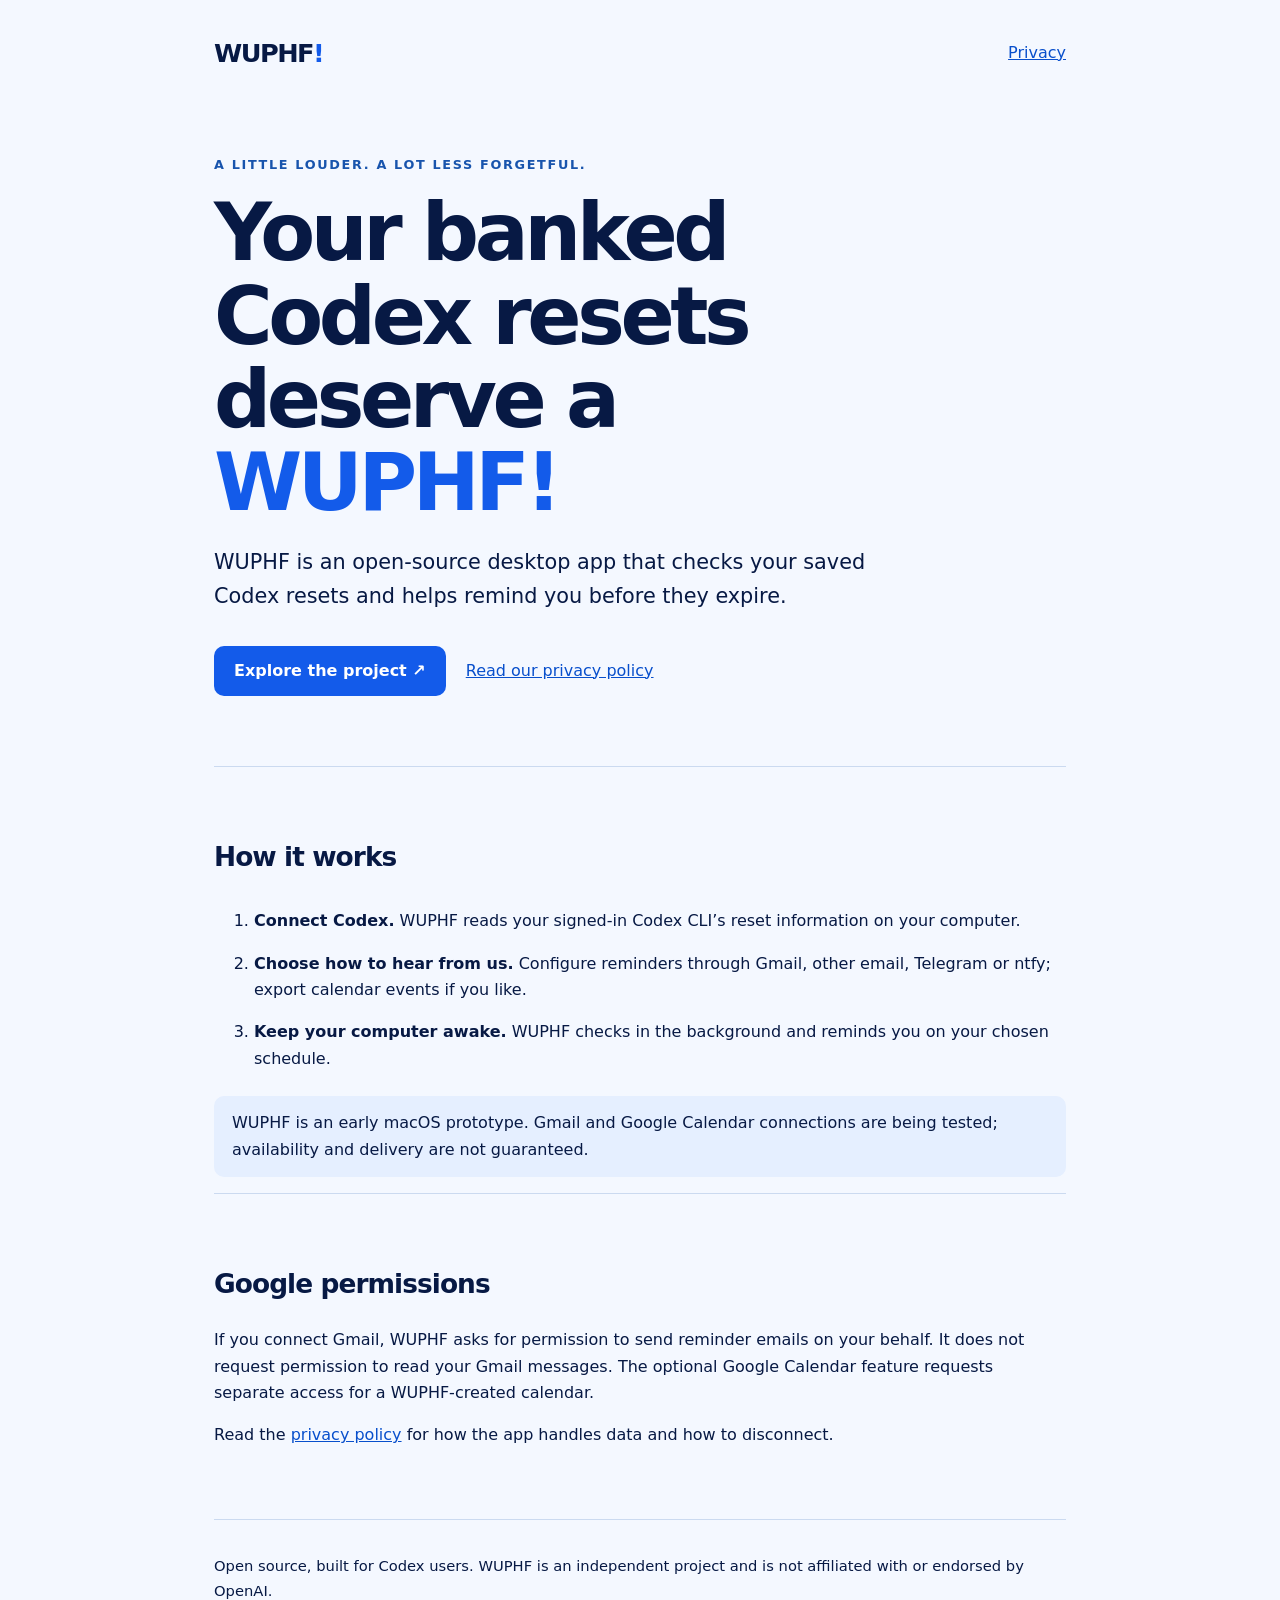
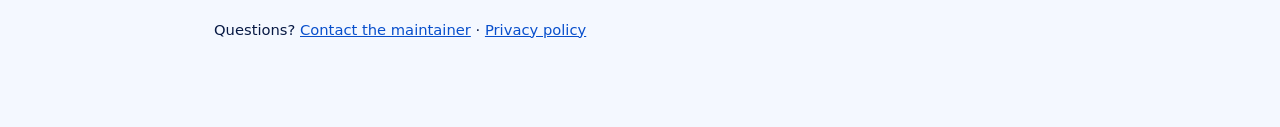
==== index.html @ 9bbb5839 "Add public WUPHF privacy and verification pages" ====
<!doctype html><html lang="en"><head><meta charset="utf-8"><meta name="viewport" content="width=device-width,initial-scale=1"><title>WUPHF! for Codex Banked Resets</title><meta name="description" content="An open-source desktop reminder for saved Codex resets."><link rel="stylesheet" href="style.css"></head><body><main><nav><a class="logo" href="./">WUPHF<span>!</span></a><a href="privacy.html">Privacy</a></nav><p class="eyebrow">A little louder. A lot less forgetful.</p><h1>Your banked Codex resets deserve a <em>WUPHF!</em></h1><p class="intro">WUPHF is an open-source desktop app that checks your saved Codex resets and helps remind you before they expire.</p><div class="actions"><a class="button" href="https://github.com/Robertzu43/WUPHF-my-banked-resets">Explore the project <span aria-hidden="true">↗</span></a><a href="privacy.html">Read our privacy policy</a></div><section><h2>How it works</h2><ol><li><strong>Connect Codex.</strong> WUPHF reads your signed-in Codex CLI’s reset information on your computer.</li><li><strong>Choose how to hear from us.</strong> Configure reminders through Gmail, other email, Telegram or ntfy; export calendar events if you like.</li><li><strong>Keep your computer awake.</strong> WUPHF checks in the background and reminds you on your chosen schedule.</li></ol><p class="note">WUPHF is an early macOS prototype. Gmail and Google Calendar connections are being tested; availability and delivery are not guaranteed.</p></section><section><h2>Google permissions</h2><p>If you connect Gmail, WUPHF asks for permission to send reminder emails on your behalf. It does not request permission to read your Gmail messages. The optional Google Calendar feature requests separate access for a WUPHF-created calendar.</p><p>Read the <a href="privacy.html">privacy policy</a> for how the app handles data and how to disconnect.</p></section><footer><p>Open source, built for Codex users. WUPHF is an independent project and is not affiliated with or endorsed by OpenAI.</p><p>Questions? <a href="mailto:robertzu43@gmail.com">Contact the maintainer</a> · <a href="privacy.html">Privacy policy</a></p></footer></main></body></html>
---- style.css ----
:root{font-family:system-ui,-apple-system,BlinkMacSystemFont,"Segoe UI",sans-serif;color:#071944;background:#f4f8ff;line-height:1.65}*{box-sizing:border-box}body{margin:0}main{max-width:900px;margin:auto;padding:32px 24px 70px}nav{display:flex;align-items:center;justify-content:space-between;margin-bottom:80px}.logo{font-size:1.6rem;font-weight:900;letter-spacing:-.06em;text-decoration:none;color:#071944}.logo span,em{color:#135bea}a{color:#084fcc}h1{font-size:clamp(2.4rem,8vw,5rem);line-height:1.04;letter-spacing:-.055em;margin:.2em 0;max-width:760px}h2{font-size:1.65rem;letter-spacing:-.035em;margin-top:2em}em{font-style:normal}.eyebrow{text-transform:uppercase;font-size:.8rem;font-weight:800;letter-spacing:.13em;color:#1854ad}.intro{font-size:1.3rem;max-width:670px}.actions{display:flex;gap:20px;align-items:center;flex-wrap:wrap;margin:32px 0 70px}.button{display:inline-block;background:#135bea;color:white;padding:12px 20px;border-radius:10px;font-weight:700;text-decoration:none}.button:hover{background:#093baf}section{border-top:1px solid #cbdaf0;padding-top:15px}li{padding:.5em 0}.note{background:#e5efff;border-radius:10px;padding:14px 18px}footer{border-top:1px solid #cbdaf0;margin-top:70px;padding-top:20px;font-size:.92rem}code{overflow-wrap:anywhere}
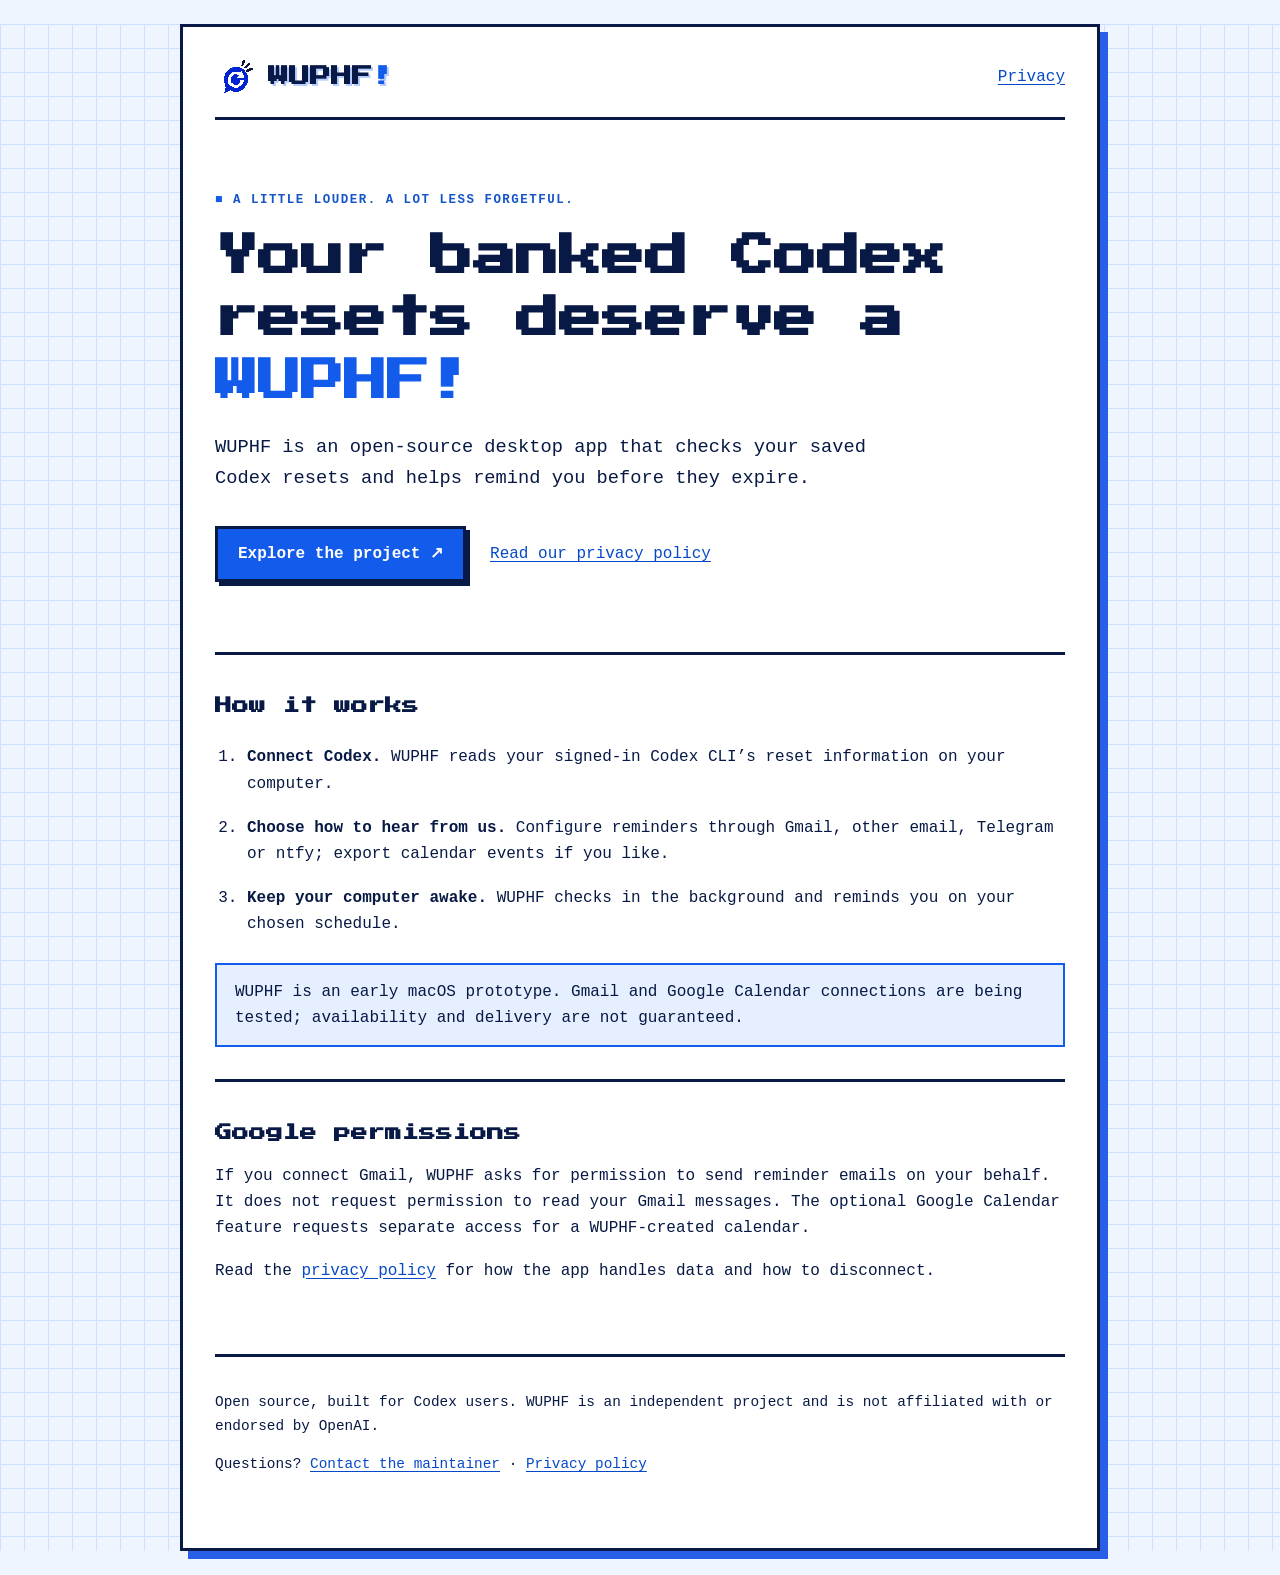
==== commit 7a289c3c: "Give WUPHF a pixel-art look" ====
--- a/index.html
+++ b/index.html
@@ -1 +1 @@
-<!doctype html><html lang="en"><head><meta charset="utf-8"><meta name="viewport" content="width=device-width,initial-scale=1"><title>WUPHF! for Codex Banked Resets</title><meta name="description" content="An open-source desktop reminder for saved Codex resets."><link rel="stylesheet" href="style.css"></head><body><main><nav><a class="logo" href="./">WUPHF<span>!</span></a><a href="privacy.html">Privacy</a></nav><p class="eyebrow">A little louder. A lot less forgetful.</p><h1>Your banked Codex resets deserve a <em>WUPHF!</em></h1><p class="intro">WUPHF is an open-source desktop app that checks your saved Codex resets and helps remind you before they expire.</p><div class="actions"><a class="button" href="https://github.com/Robertzu43/WUPHF-my-banked-resets">Explore the project <span aria-hidden="true">↗</span></a><a href="privacy.html">Read our privacy policy</a></div><section><h2>How it works</h2><ol><li><strong>Connect Codex.</strong> WUPHF reads your signed-in Codex CLI’s reset information on your computer.</li><li><strong>Choose how to hear from us.</strong> Configure reminders through Gmail, other email, Telegram or ntfy; export calendar events if you like.</li><li><strong>Keep your computer awake.</strong> WUPHF checks in the background and reminds you on your chosen schedule.</li></ol><p class="note">WUPHF is an early macOS prototype. Gmail and Google Calendar connections are being tested; availability and delivery are not guaranteed.</p></section><section><h2>Google permissions</h2><p>If you connect Gmail, WUPHF asks for permission to send reminder emails on your behalf. It does not request permission to read your Gmail messages. The optional Google Calendar feature requests separate access for a WUPHF-created calendar.</p><p>Read the <a href="privacy.html">privacy policy</a> for how the app handles data and how to disconnect.</p></section><footer><p>Open source, built for Codex users. WUPHF is an independent project and is not affiliated with or endorsed by OpenAI.</p><p>Questions? <a href="mailto:robertzu43@gmail.com">Contact the maintainer</a> · <a href="privacy.html">Privacy policy</a></p></footer></main></body></html>
+<!doctype html><html lang="en"><head><meta name="google-site-verification" content="zbxwBPIwZIcrGEImIghVapo_pWU64fd55C1wP9G6brU"><meta charset="utf-8"><meta name="viewport" content="width=device-width,initial-scale=1"><title>WUPHF! for Codex Banked Resets</title><meta name="description" content="An open-source desktop reminder for saved Codex resets."><link rel="stylesheet" href="style.css"></head><body><main><nav><a class="logo" href="./"><img src="logo.png" alt="">WUPHF<span>!</span></a><a href="privacy.html">Privacy</a></nav><p class="eyebrow">A little louder. A lot less forgetful.</p><h1>Your banked Codex resets deserve a <em>WUPHF!</em></h1><p class="intro">WUPHF is an open-source desktop app that checks your saved Codex resets and helps remind you before they expire.</p><div class="actions"><a class="button" href="https://github.com/Robertzu43/WUPHF-my-banked-resets">Explore the project <span aria-hidden="true">↗</span></a><a href="privacy.html">Read our privacy policy</a></div><section><h2>How it works</h2><ol><li><strong>Connect Codex.</strong> WUPHF reads your signed-in Codex CLI’s reset information on your computer.</li><li><strong>Choose how to hear from us.</strong> Configure reminders through Gmail, other email, Telegram or ntfy; export calendar events if you like.</li><li><strong>Keep your computer awake.</strong> WUPHF checks in the background and reminds you on your chosen schedule.</li></ol><p class="note">WUPHF is an early macOS prototype. Gmail and Google Calendar connections are being tested; availability and delivery are not guaranteed.</p></section><section><h2>Google permissions</h2><p>If you connect Gmail, WUPHF asks for permission to send reminder emails on your behalf. It does not request permission to read your Gmail messages. The optional Google Calendar feature requests separate access for a WUPHF-created calendar.</p><p>Read the <a href="privacy.html">privacy policy</a> for how the app handles data and how to disconnect.</p></section><footer><p>Open source, built for Codex users. WUPHF is an independent project and is not affiliated with or endorsed by OpenAI.</p><p>Questions? <a href="mailto:robertzu43@gmail.com">Contact the maintainer</a> · <a href="privacy.html">Privacy policy</a></p></footer></main></body></html>
--- a/style.css
+++ b/style.css
@@ -1 +1,4 @@
-:root{font-family:system-ui,-apple-system,BlinkMacSystemFont,"Segoe UI",sans-serif;color:#071944;background:#f4f8ff;line-height:1.65}*{box-sizing:border-box}body{margin:0}main{max-width:900px;margin:auto;padding:32px 24px 70px}nav{display:flex;align-items:center;justify-content:space-between;margin-bottom:80px}.logo{font-size:1.6rem;font-weight:900;letter-spacing:-.06em;text-decoration:none;color:#071944}.logo span,em{color:#135bea}a{color:#084fcc}h1{font-size:clamp(2.4rem,8vw,5rem);line-height:1.04;letter-spacing:-.055em;margin:.2em 0;max-width:760px}h2{font-size:1.65rem;letter-spacing:-.035em;margin-top:2em}em{font-style:normal}.eyebrow{text-transform:uppercase;font-size:.8rem;font-weight:800;letter-spacing:.13em;color:#1854ad}.intro{font-size:1.3rem;max-width:670px}.actions{display:flex;gap:20px;align-items:center;flex-wrap:wrap;margin:32px 0 70px}.button{display:inline-block;background:#135bea;color:white;padding:12px 20px;border-radius:10px;font-weight:700;text-decoration:none}.button:hover{background:#093baf}section{border-top:1px solid #cbdaf0;padding-top:15px}li{padding:.5em 0}.note{background:#e5efff;border-radius:10px;padding:14px 18px}footer{border-top:1px solid #cbdaf0;margin-top:70px;padding-top:20px;font-size:.92rem}code{overflow-wrap:anywhere}
+:root{font-family:ui-monospace,SFMono-Regular,Menlo,Consolas,monospace;color:#071944;background:#eef5ff;line-height:1.65;font-size:16px}*{box-sizing:border-box}body{margin:0;background-color:#eef5ff;background-image:linear-gradient(#cfdfff 1px,transparent 1px),linear-gradient(90deg,#cfdfff 1px,transparent 1px);background-size:24px 24px}main{max-width:920px;margin:24px auto;padding:28px 32px 56px;background:#fff;border:3px solid #071944;box-shadow:8px 8px 0 #285ee8}nav{display:flex;align-items:center;justify-content:space-between;gap:16px;margin-bottom:70px;padding-bottom:18px;border-bottom:3px solid #071944}.logo{font-size:1.8rem;font-weight:900;letter-spacing:-.08em;text-decoration:none;color:#071944;text-shadow:2px 2px 0 #b7cdff}.logo span,em{color:#135bea}a{color:#0649c8;text-underline-offset:3px}a:focus-visible{outline:3px solid #f99d18;outline-offset:4px}h1{font-size:clamp(2.25rem,7vw,4.5rem);line-height:1.08;letter-spacing:-.065em;margin:.35em 0;max-width:760px}h2{font-size:1.55rem;letter-spacing:-.04em;margin-top:1.5em}em{font-style:normal}.eyebrow{text-transform:uppercase;font-size:.78rem;font-weight:800;letter-spacing:.12em;color:#1555c9}.eyebrow:before{content:'■ ';color:#135bea}.intro{font-size:1.17rem;max-width:670px}.actions{display:flex;gap:24px;align-items:center;flex-wrap:wrap;margin:32px 0 70px}.button{display:inline-block;background:#135bea;color:white;padding:12px 20px;border:3px solid #071944;box-shadow:4px 4px 0 #071944;font-weight:800;text-decoration:none}.button:hover{background:#093baf;transform:translate(2px,2px);box-shadow:2px 2px 0 #071944}section{border-top:3px solid #071944;padding-top:12px;margin-top:32px}ol{padding-left:2em}li{padding:.55em 0}.note{background:#e5efff;border:2px solid #135bea;padding:14px 18px}footer{border-top:3px solid #071944;margin-top:70px;padding-top:20px;font-size:.9rem}code{overflow-wrap:anywhere}@media(max-width:600px){main{margin:8px;padding:20px 18px 40px;box-shadow:4px 4px 0 #285ee8}nav{margin-bottom:48px}h1{font-size:2.25rem}.actions{margin-bottom:48px}}@media(prefers-reduced-motion:reduce){*,*::before,*::after{scroll-behavior:auto!important;transition:none!important;animation:none!important}}
+@font-face{font-family:WuphfPixel;src:url('PressStart2P-Regular.ttf') format('truetype');font-display:swap}.logo{font-family:WuphfPixel,ui-monospace,monospace;font-size:1.3rem;letter-spacing:0;line-height:1.6}h1{font-family:WuphfPixel,ui-monospace,monospace;font-size:clamp(1.6rem,4vw,2.7rem);line-height:1.45;letter-spacing:0;max-width:820px}h2{font-family:WuphfPixel,ui-monospace,monospace;font-size:1.05rem;line-height:1.6;letter-spacing:0}@media(max-width:600px){h1{font-size:1.45rem;line-height:1.55}.logo{font-size:1rem}}
+.logo{display:inline-flex;align-items:center;gap:9px}.logo img{width:44px;height:44px;object-fit:contain;image-rendering:pixelated}@media(max-width:600px){.logo img{width:35px;height:35px}}
+.logo{gap:0}.logo img{margin-right:9px}
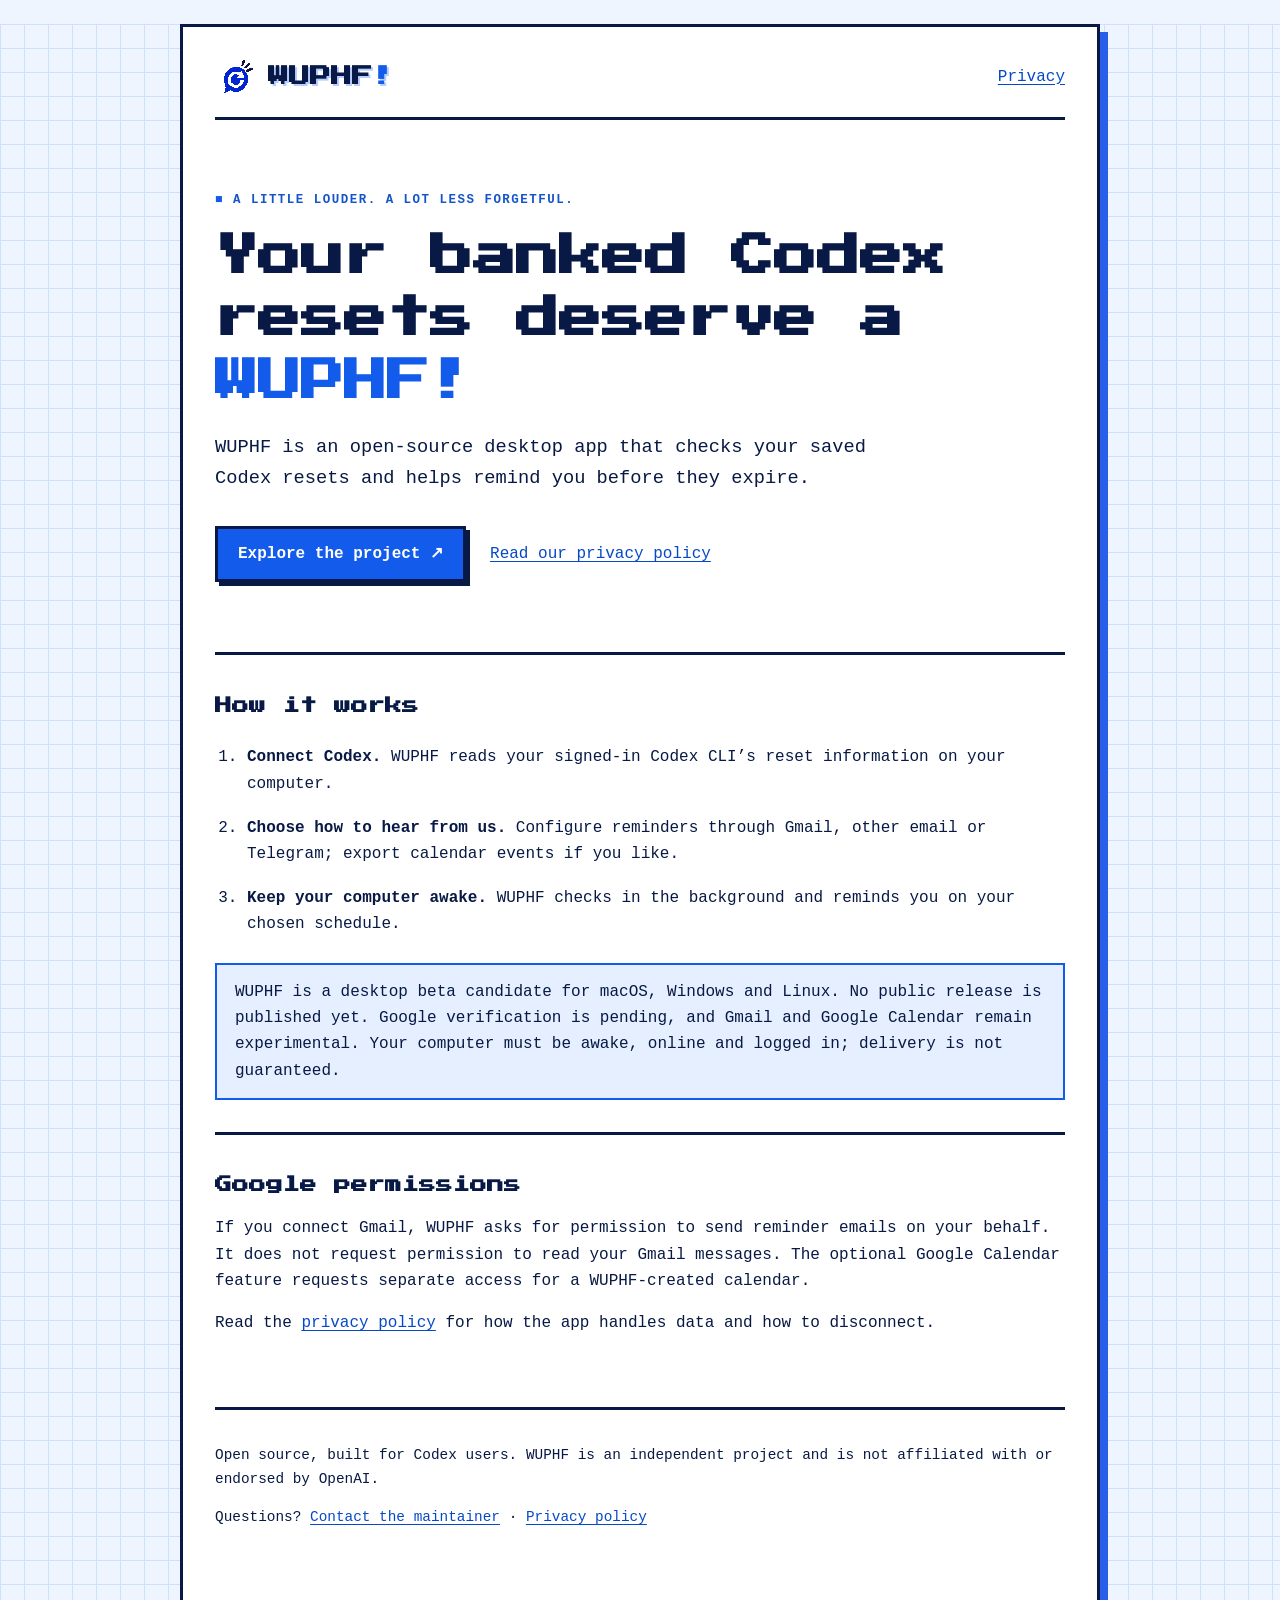
==== commit ae5631df: "Update public WUPHF pages for cross-platform privacy and release status" ====
--- a/index.html
+++ b/index.html
@@ -1 +1 @@
-<!doctype html><html lang="en"><head><meta name="google-site-verification" content="zbxwBPIwZIcrGEImIghVapo_pWU64fd55C1wP9G6brU"><meta charset="utf-8"><meta name="viewport" content="width=device-width,initial-scale=1"><title>WUPHF! for Codex Banked Resets</title><meta name="description" content="An open-source desktop reminder for saved Codex resets."><link rel="stylesheet" href="style.css"></head><body><main><nav><a class="logo" href="./"><img src="logo.png" alt="">WUPHF<span>!</span></a><a href="privacy.html">Privacy</a></nav><p class="eyebrow">A little louder. A lot less forgetful.</p><h1>Your banked Codex resets deserve a <em>WUPHF!</em></h1><p class="intro">WUPHF is an open-source desktop app that checks your saved Codex resets and helps remind you before they expire.</p><div class="actions"><a class="button" href="https://github.com/Robertzu43/WUPHF-my-banked-resets">Explore the project <span aria-hidden="true">↗</span></a><a href="privacy.html">Read our privacy policy</a></div><section><h2>How it works</h2><ol><li><strong>Connect Codex.</strong> WUPHF reads your signed-in Codex CLI’s reset information on your computer.</li><li><strong>Choose how to hear from us.</strong> Configure reminders through Gmail, other email, Telegram or ntfy; export calendar events if you like.</li><li><strong>Keep your computer awake.</strong> WUPHF checks in the background and reminds you on your chosen schedule.</li></ol><p class="note">WUPHF is an early macOS prototype. Gmail and Google Calendar connections are being tested; availability and delivery are not guaranteed.</p></section><section><h2>Google permissions</h2><p>If you connect Gmail, WUPHF asks for permission to send reminder emails on your behalf. It does not request permission to read your Gmail messages. The optional Google Calendar feature requests separate access for a WUPHF-created calendar.</p><p>Read the <a href="privacy.html">privacy policy</a> for how the app handles data and how to disconnect.</p></section><footer><p>Open source, built for Codex users. WUPHF is an independent project and is not affiliated with or endorsed by OpenAI.</p><p>Questions? <a href="mailto:robertzu43@gmail.com">Contact the maintainer</a> · <a href="privacy.html">Privacy policy</a></p></footer></main></body></html>
+<!doctype html><html lang="en"><head><meta name="google-site-verification" content="zbxwBPIwZIcrGEImIghVapo_pWU64fd55C1wP9G6brU"><meta charset="utf-8"><meta name="viewport" content="width=device-width,initial-scale=1"><title>WUPHF! for Codex Banked Resets</title><meta name="description" content="An open-source desktop reminder for saved Codex resets."><link rel="stylesheet" href="style.css"></head><body><main><nav><a class="logo" href="./"><img src="logo.png" alt="">WUPHF<span>!</span></a><a href="privacy.html">Privacy</a></nav><p class="eyebrow">A little louder. A lot less forgetful.</p><h1>Your banked Codex resets deserve a <em>WUPHF!</em></h1><p class="intro">WUPHF is an open-source desktop app that checks your saved Codex resets and helps remind you before they expire.</p><div class="actions"><a class="button" href="https://github.com/Robertzu43/WUPHF-my-banked-resets">Explore the project <span aria-hidden="true">↗</span></a><a href="privacy.html">Read our privacy policy</a></div><section><h2>How it works</h2><ol><li><strong>Connect Codex.</strong> WUPHF reads your signed-in Codex CLI’s reset information on your computer.</li><li><strong>Choose how to hear from us.</strong> Configure reminders through Gmail, other email or Telegram; export calendar events if you like.</li><li><strong>Keep your computer awake.</strong> WUPHF checks in the background and reminds you on your chosen schedule.</li></ol><p class="note">WUPHF is a desktop beta candidate for macOS, Windows and Linux. No public release is published yet. Google verification is pending, and Gmail and Google Calendar remain experimental. Your computer must be awake, online and logged in; delivery is not guaranteed.</p></section><section><h2>Google permissions</h2><p>If you connect Gmail, WUPHF asks for permission to send reminder emails on your behalf. It does not request permission to read your Gmail messages. The optional Google Calendar feature requests separate access for a WUPHF-created calendar.</p><p>Read the <a href="privacy.html">privacy policy</a> for how the app handles data and how to disconnect.</p></section><footer><p>Open source, built for Codex users. WUPHF is an independent project and is not affiliated with or endorsed by OpenAI.</p><p>Questions? <a href="mailto:robertzu43@gmail.com">Contact the maintainer</a> · <a href="privacy.html">Privacy policy</a></p></footer></main></body></html>
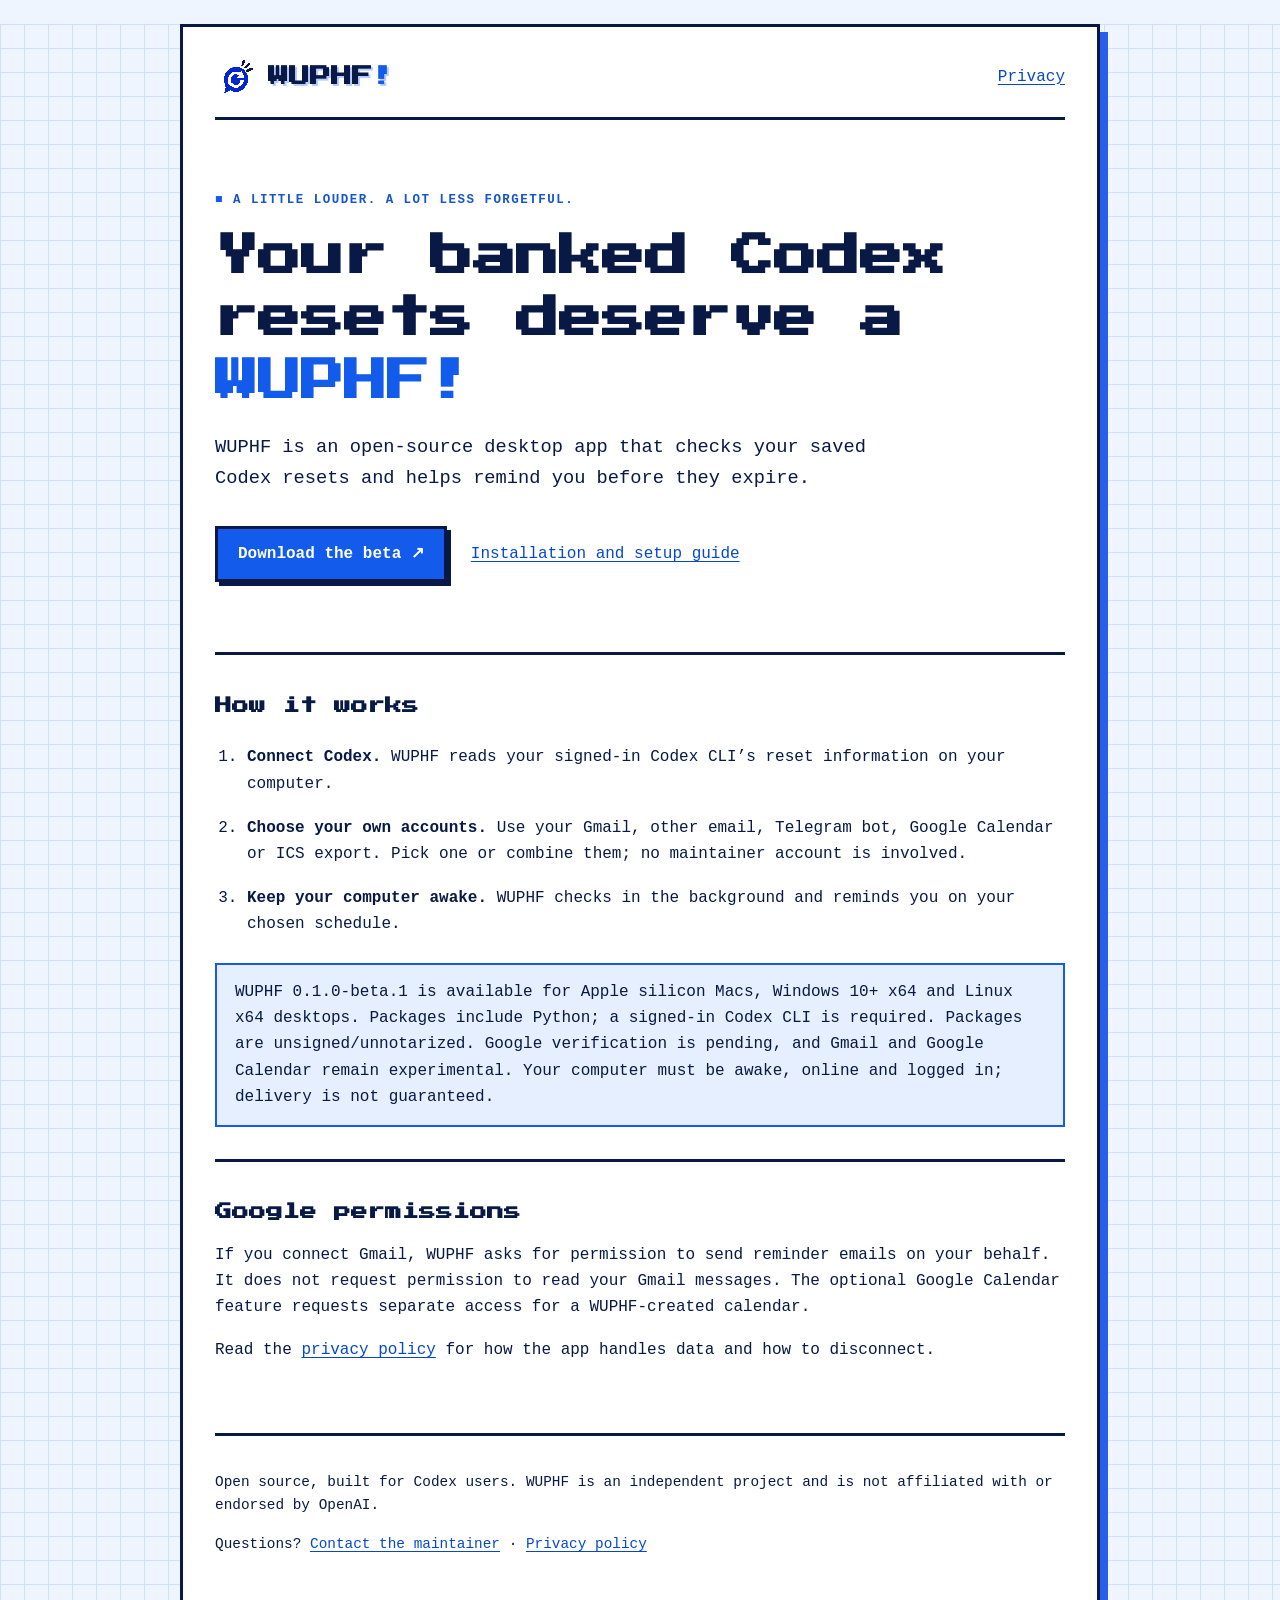
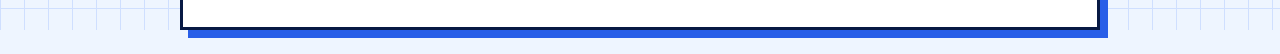
==== commit 2b3e81ff: "Publish beta download and own-account setup links" ====
--- a/index.html
+++ b/index.html
@@ -1 +1 @@
-<!doctype html><html lang="en"><head><meta name="google-site-verification" content="zbxwBPIwZIcrGEImIghVapo_pWU64fd55C1wP9G6brU"><meta charset="utf-8"><meta name="viewport" content="width=device-width,initial-scale=1"><title>WUPHF! for Codex Banked Resets</title><meta name="description" content="An open-source desktop reminder for saved Codex resets."><link rel="stylesheet" href="style.css"></head><body><main><nav><a class="logo" href="./"><img src="logo.png" alt="">WUPHF<span>!</span></a><a href="privacy.html">Privacy</a></nav><p class="eyebrow">A little louder. A lot less forgetful.</p><h1>Your banked Codex resets deserve a <em>WUPHF!</em></h1><p class="intro">WUPHF is an open-source desktop app that checks your saved Codex resets and helps remind you before they expire.</p><div class="actions"><a class="button" href="https://github.com/Robertzu43/WUPHF-my-banked-resets">Explore the project <span aria-hidden="true">↗</span></a><a href="privacy.html">Read our privacy policy</a></div><section><h2>How it works</h2><ol><li><strong>Connect Codex.</strong> WUPHF reads your signed-in Codex CLI’s reset information on your computer.</li><li><strong>Choose how to hear from us.</strong> Configure reminders through Gmail, other email or Telegram; export calendar events if you like.</li><li><strong>Keep your computer awake.</strong> WUPHF checks in the background and reminds you on your chosen schedule.</li></ol><p class="note">WUPHF is a desktop beta candidate for macOS, Windows and Linux. No public release is published yet. Google verification is pending, and Gmail and Google Calendar remain experimental. Your computer must be awake, online and logged in; delivery is not guaranteed.</p></section><section><h2>Google permissions</h2><p>If you connect Gmail, WUPHF asks for permission to send reminder emails on your behalf. It does not request permission to read your Gmail messages. The optional Google Calendar feature requests separate access for a WUPHF-created calendar.</p><p>Read the <a href="privacy.html">privacy policy</a> for how the app handles data and how to disconnect.</p></section><footer><p>Open source, built for Codex users. WUPHF is an independent project and is not affiliated with or endorsed by OpenAI.</p><p>Questions? <a href="mailto:robertzu43@gmail.com">Contact the maintainer</a> · <a href="privacy.html">Privacy policy</a></p></footer></main></body></html>
+<!doctype html><html lang="en"><head><meta name="google-site-verification" content="zbxwBPIwZIcrGEImIghVapo_pWU64fd55C1wP9G6brU"><meta charset="utf-8"><meta name="viewport" content="width=device-width,initial-scale=1"><title>WUPHF! for Codex Banked Resets</title><meta name="description" content="An open-source desktop reminder for saved Codex resets."><link rel="stylesheet" href="style.css"></head><body><main><nav><a class="logo" href="./"><img src="logo.png" alt="">WUPHF<span>!</span></a><a href="privacy.html">Privacy</a></nav><p class="eyebrow">A little louder. A lot less forgetful.</p><h1>Your banked Codex resets deserve a <em>WUPHF!</em></h1><p class="intro">WUPHF is an open-source desktop app that checks your saved Codex resets and helps remind you before they expire.</p><div class="actions"><a class="button" href="https://github.com/Robertzu43/WUPHF-my-banked-resets/releases/tag/v0.1.0-beta.1">Download the beta <span aria-hidden="true">↗</span></a><a href="https://github.com/Robertzu43/WUPHF-my-banked-resets#install-and-get-started">Installation and setup guide</a></div><section><h2>How it works</h2><ol><li><strong>Connect Codex.</strong> WUPHF reads your signed-in Codex CLI’s reset information on your computer.</li><li><strong>Choose your own accounts.</strong> Use your Gmail, other email, Telegram bot, Google Calendar or ICS export. Pick one or combine them; no maintainer account is involved.</li><li><strong>Keep your computer awake.</strong> WUPHF checks in the background and reminds you on your chosen schedule.</li></ol><p class="note">WUPHF 0.1.0-beta.1 is available for Apple silicon Macs, Windows 10+ x64 and Linux x64 desktops. Packages include Python; a signed-in Codex CLI is required. Packages are unsigned/unnotarized. Google verification is pending, and Gmail and Google Calendar remain experimental. Your computer must be awake, online and logged in; delivery is not guaranteed.</p></section><section><h2>Google permissions</h2><p>If you connect Gmail, WUPHF asks for permission to send reminder emails on your behalf. It does not request permission to read your Gmail messages. The optional Google Calendar feature requests separate access for a WUPHF-created calendar.</p><p>Read the <a href="privacy.html">privacy policy</a> for how the app handles data and how to disconnect.</p></section><footer><p>Open source, built for Codex users. WUPHF is an independent project and is not affiliated with or endorsed by OpenAI.</p><p>Questions? <a href="mailto:robertzu43@gmail.com">Contact the maintainer</a> · <a href="privacy.html">Privacy policy</a></p></footer></main></body></html>
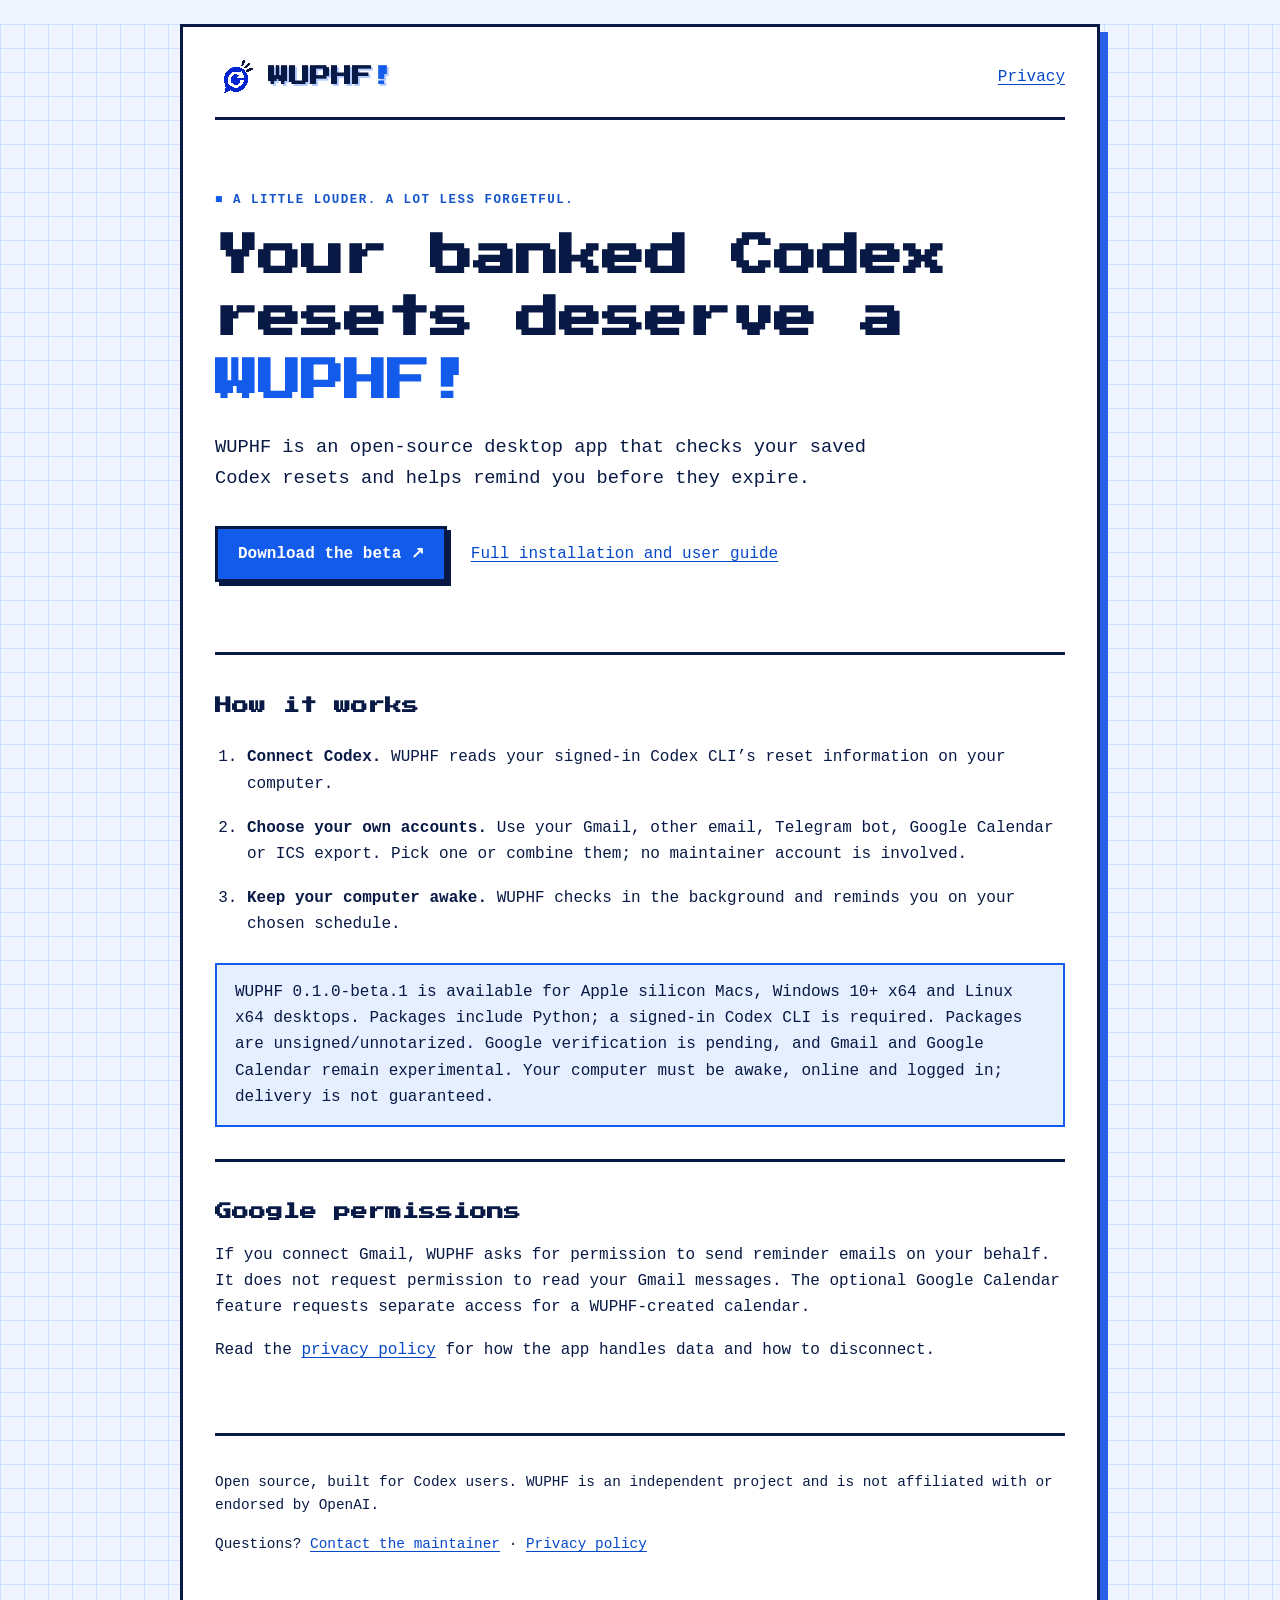
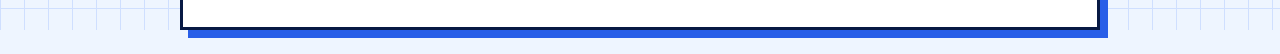
==== commit bd913174: "docs: link the complete WUPHF user guide" ====
--- a/index.html
+++ b/index.html
@@ -1 +1 @@
-<!doctype html><html lang="en"><head><meta name="google-site-verification" content="zbxwBPIwZIcrGEImIghVapo_pWU64fd55C1wP9G6brU"><meta charset="utf-8"><meta name="viewport" content="width=device-width,initial-scale=1"><title>WUPHF! for Codex Banked Resets</title><meta name="description" content="An open-source desktop reminder for saved Codex resets."><link rel="stylesheet" href="style.css"></head><body><main><nav><a class="logo" href="./"><img src="logo.png" alt="">WUPHF<span>!</span></a><a href="privacy.html">Privacy</a></nav><p class="eyebrow">A little louder. A lot less forgetful.</p><h1>Your banked Codex resets deserve a <em>WUPHF!</em></h1><p class="intro">WUPHF is an open-source desktop app that checks your saved Codex resets and helps remind you before they expire.</p><div class="actions"><a class="button" href="https://github.com/Robertzu43/WUPHF-my-banked-resets/releases/tag/v0.1.0-beta.1">Download the beta <span aria-hidden="true">↗</span></a><a href="https://github.com/Robertzu43/WUPHF-my-banked-resets#install-and-get-started">Installation and setup guide</a></div><section><h2>How it works</h2><ol><li><strong>Connect Codex.</strong> WUPHF reads your signed-in Codex CLI’s reset information on your computer.</li><li><strong>Choose your own accounts.</strong> Use your Gmail, other email, Telegram bot, Google Calendar or ICS export. Pick one or combine them; no maintainer account is involved.</li><li><strong>Keep your computer awake.</strong> WUPHF checks in the background and reminds you on your chosen schedule.</li></ol><p class="note">WUPHF 0.1.0-beta.1 is available for Apple silicon Macs, Windows 10+ x64 and Linux x64 desktops. Packages include Python; a signed-in Codex CLI is required. Packages are unsigned/unnotarized. Google verification is pending, and Gmail and Google Calendar remain experimental. Your computer must be awake, online and logged in; delivery is not guaranteed.</p></section><section><h2>Google permissions</h2><p>If you connect Gmail, WUPHF asks for permission to send reminder emails on your behalf. It does not request permission to read your Gmail messages. The optional Google Calendar feature requests separate access for a WUPHF-created calendar.</p><p>Read the <a href="privacy.html">privacy policy</a> for how the app handles data and how to disconnect.</p></section><footer><p>Open source, built for Codex users. WUPHF is an independent project and is not affiliated with or endorsed by OpenAI.</p><p>Questions? <a href="mailto:robertzu43@gmail.com">Contact the maintainer</a> · <a href="privacy.html">Privacy policy</a></p></footer></main></body></html>
+<!doctype html><html lang="en"><head><meta name="google-site-verification" content="zbxwBPIwZIcrGEImIghVapo_pWU64fd55C1wP9G6brU"><meta charset="utf-8"><meta name="viewport" content="width=device-width,initial-scale=1"><title>WUPHF! for Codex Banked Resets</title><meta name="description" content="An open-source desktop reminder for saved Codex resets."><link rel="stylesheet" href="style.css"></head><body><main><nav><a class="logo" href="./"><img src="logo.png" alt="">WUPHF<span>!</span></a><a href="privacy.html">Privacy</a></nav><p class="eyebrow">A little louder. A lot less forgetful.</p><h1>Your banked Codex resets deserve a <em>WUPHF!</em></h1><p class="intro">WUPHF is an open-source desktop app that checks your saved Codex resets and helps remind you before they expire.</p><div class="actions"><a class="button" href="https://github.com/Robertzu43/WUPHF-my-banked-resets/releases/tag/v0.1.0-beta.1">Download the beta <span aria-hidden="true">↗</span></a><a href="https://github.com/Robertzu43/WUPHF-my-banked-resets/blob/wuphf-initial/docs/user-guide.md">Full installation and user guide</a></div><section><h2>How it works</h2><ol><li><strong>Connect Codex.</strong> WUPHF reads your signed-in Codex CLI’s reset information on your computer.</li><li><strong>Choose your own accounts.</strong> Use your Gmail, other email, Telegram bot, Google Calendar or ICS export. Pick one or combine them; no maintainer account is involved.</li><li><strong>Keep your computer awake.</strong> WUPHF checks in the background and reminds you on your chosen schedule.</li></ol><p class="note">WUPHF 0.1.0-beta.1 is available for Apple silicon Macs, Windows 10+ x64 and Linux x64 desktops. Packages include Python; a signed-in Codex CLI is required. Packages are unsigned/unnotarized. Google verification is pending, and Gmail and Google Calendar remain experimental. Your computer must be awake, online and logged in; delivery is not guaranteed.</p></section><section><h2>Google permissions</h2><p>If you connect Gmail, WUPHF asks for permission to send reminder emails on your behalf. It does not request permission to read your Gmail messages. The optional Google Calendar feature requests separate access for a WUPHF-created calendar.</p><p>Read the <a href="privacy.html">privacy policy</a> for how the app handles data and how to disconnect.</p></section><footer><p>Open source, built for Codex users. WUPHF is an independent project and is not affiliated with or endorsed by OpenAI.</p><p>Questions? <a href="mailto:robertzu43@gmail.com">Contact the maintainer</a> · <a href="privacy.html">Privacy policy</a></p></footer></main></body></html>
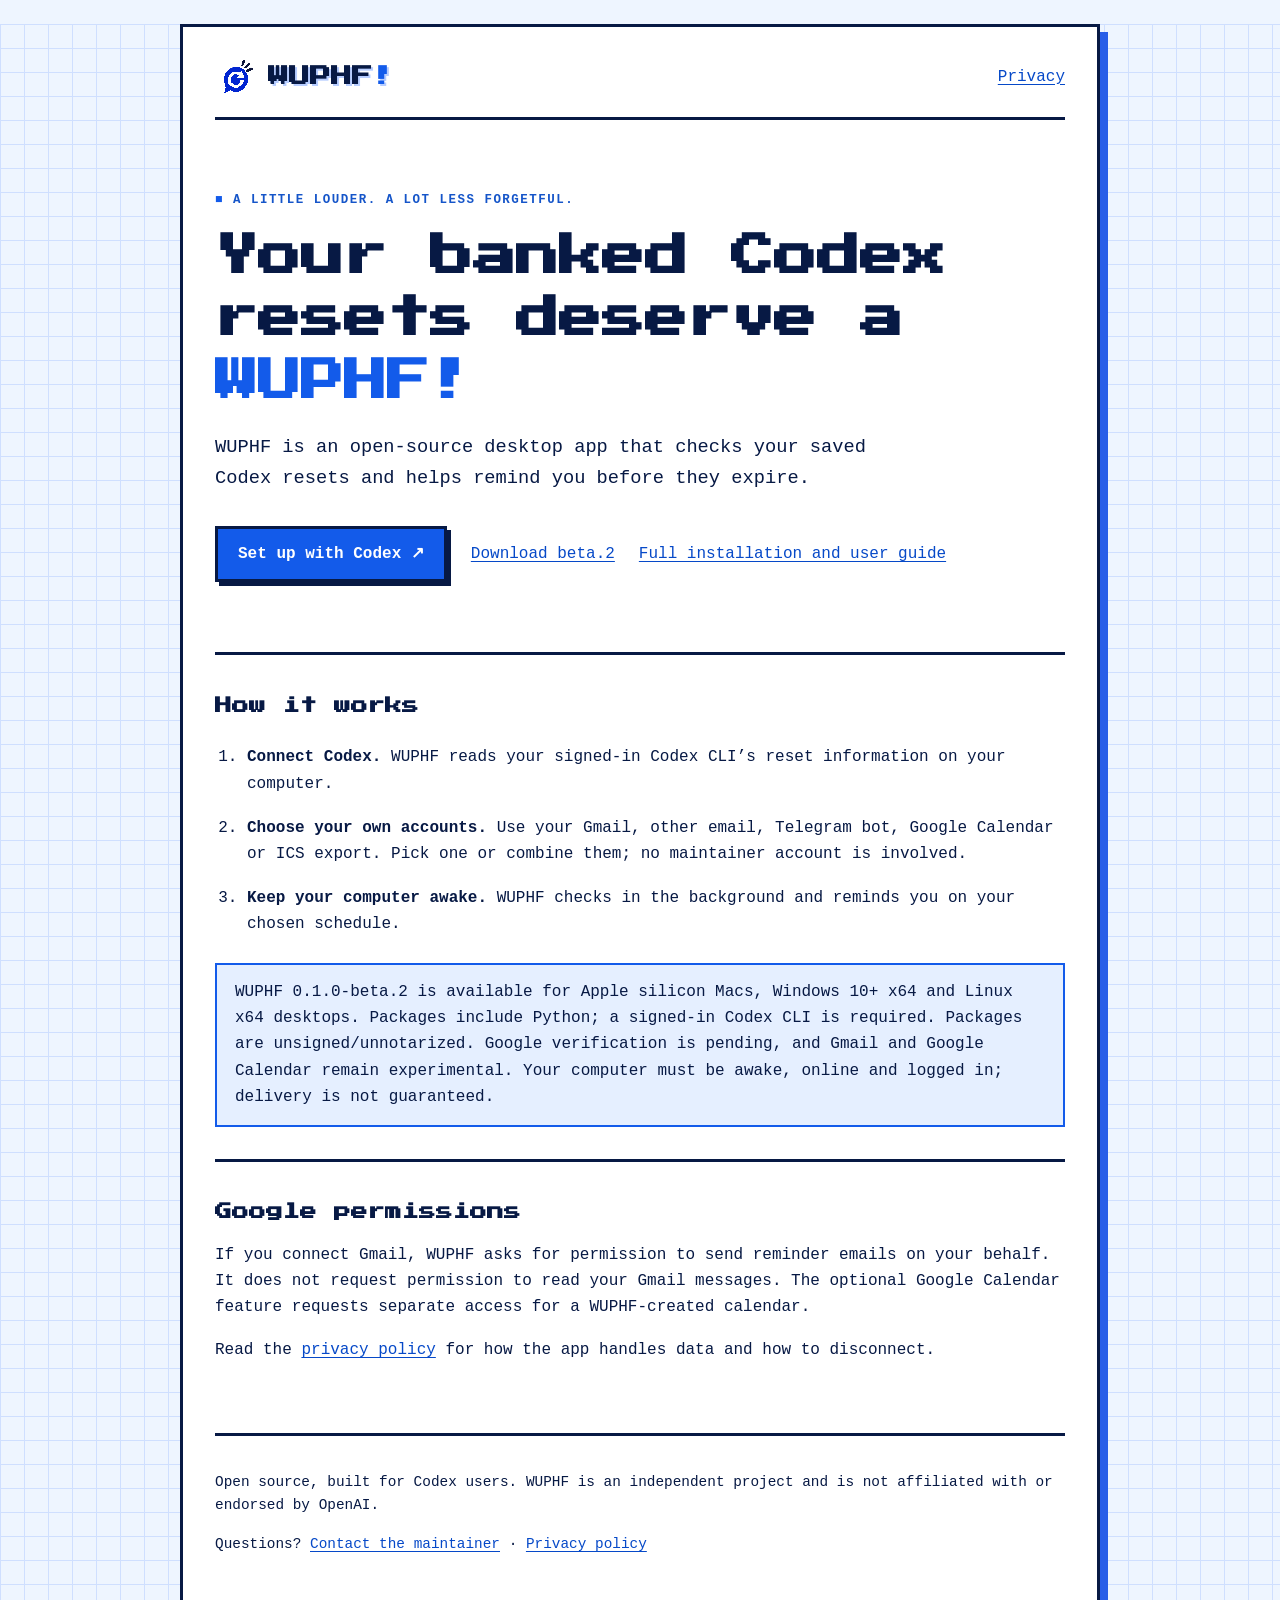
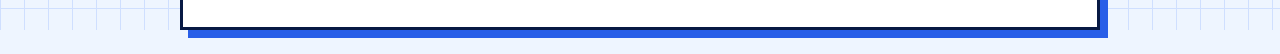
==== commit 81529c9c: "Publish beta2 setup and download links" ====
--- a/index.html
+++ b/index.html
@@ -1 +1 @@
-<!doctype html><html lang="en"><head><meta name="google-site-verification" content="zbxwBPIwZIcrGEImIghVapo_pWU64fd55C1wP9G6brU"><meta charset="utf-8"><meta name="viewport" content="width=device-width,initial-scale=1"><title>WUPHF! for Codex Banked Resets</title><meta name="description" content="An open-source desktop reminder for saved Codex resets."><link rel="stylesheet" href="style.css"></head><body><main><nav><a class="logo" href="./"><img src="logo.png" alt="">WUPHF<span>!</span></a><a href="privacy.html">Privacy</a></nav><p class="eyebrow">A little louder. A lot less forgetful.</p><h1>Your banked Codex resets deserve a <em>WUPHF!</em></h1><p class="intro">WUPHF is an open-source desktop app that checks your saved Codex resets and helps remind you before they expire.</p><div class="actions"><a class="button" href="https://github.com/Robertzu43/WUPHF-my-banked-resets/releases/tag/v0.1.0-beta.1">Download the beta <span aria-hidden="true">↗</span></a><a href="https://github.com/Robertzu43/WUPHF-my-banked-resets/blob/wuphf-initial/docs/user-guide.md">Full installation and user guide</a></div><section><h2>How it works</h2><ol><li><strong>Connect Codex.</strong> WUPHF reads your signed-in Codex CLI’s reset information on your computer.</li><li><strong>Choose your own accounts.</strong> Use your Gmail, other email, Telegram bot, Google Calendar or ICS export. Pick one or combine them; no maintainer account is involved.</li><li><strong>Keep your computer awake.</strong> WUPHF checks in the background and reminds you on your chosen schedule.</li></ol><p class="note">WUPHF 0.1.0-beta.1 is available for Apple silicon Macs, Windows 10+ x64 and Linux x64 desktops. Packages include Python; a signed-in Codex CLI is required. Packages are unsigned/unnotarized. Google verification is pending, and Gmail and Google Calendar remain experimental. Your computer must be awake, online and logged in; delivery is not guaranteed.</p></section><section><h2>Google permissions</h2><p>If you connect Gmail, WUPHF asks for permission to send reminder emails on your behalf. It does not request permission to read your Gmail messages. The optional Google Calendar feature requests separate access for a WUPHF-created calendar.</p><p>Read the <a href="privacy.html">privacy policy</a> for how the app handles data and how to disconnect.</p></section><footer><p>Open source, built for Codex users. WUPHF is an independent project and is not affiliated with or endorsed by OpenAI.</p><p>Questions? <a href="mailto:robertzu43@gmail.com">Contact the maintainer</a> · <a href="privacy.html">Privacy policy</a></p></footer></main></body></html>
+<!doctype html><html lang="en"><head><meta name="google-site-verification" content="zbxwBPIwZIcrGEImIghVapo_pWU64fd55C1wP9G6brU"><meta charset="utf-8"><meta name="viewport" content="width=device-width,initial-scale=1"><title>WUPHF! for Codex Banked Resets</title><meta name="description" content="An open-source desktop reminder for saved Codex resets."><link rel="stylesheet" href="style.css"></head><body><main><nav><a class="logo" href="./"><img src="logo.png" alt="">WUPHF<span>!</span></a><a href="privacy.html">Privacy</a></nav><p class="eyebrow">A little louder. A lot less forgetful.</p><h1>Your banked Codex resets deserve a <em>WUPHF!</em></h1><p class="intro">WUPHF is an open-source desktop app that checks your saved Codex resets and helps remind you before they expire.</p><div class="actions"><a class="button" href="https://github.com/Robertzu43/WUPHF-my-banked-resets#let-codex-set-it-up-for-you">Set up with Codex <span aria-hidden="true">↗</span></a><a href="https://github.com/Robertzu43/WUPHF-my-banked-resets/releases/tag/v0.1.0-beta.2">Download beta.2</a><a href="https://github.com/Robertzu43/WUPHF-my-banked-resets/blob/wuphf-initial/docs/user-guide.md">Full installation and user guide</a></div><section><h2>How it works</h2><ol><li><strong>Connect Codex.</strong> WUPHF reads your signed-in Codex CLI’s reset information on your computer.</li><li><strong>Choose your own accounts.</strong> Use your Gmail, other email, Telegram bot, Google Calendar or ICS export. Pick one or combine them; no maintainer account is involved.</li><li><strong>Keep your computer awake.</strong> WUPHF checks in the background and reminds you on your chosen schedule.</li></ol><p class="note">WUPHF 0.1.0-beta.2 is available for Apple silicon Macs, Windows 10+ x64 and Linux x64 desktops. Packages include Python; a signed-in Codex CLI is required. Packages are unsigned/unnotarized. Google verification is pending, and Gmail and Google Calendar remain experimental. Your computer must be awake, online and logged in; delivery is not guaranteed.</p></section><section><h2>Google permissions</h2><p>If you connect Gmail, WUPHF asks for permission to send reminder emails on your behalf. It does not request permission to read your Gmail messages. The optional Google Calendar feature requests separate access for a WUPHF-created calendar.</p><p>Read the <a href="privacy.html">privacy policy</a> for how the app handles data and how to disconnect.</p></section><footer><p>Open source, built for Codex users. WUPHF is an independent project and is not affiliated with or endorsed by OpenAI.</p><p>Questions? <a href="mailto:robertzu43@gmail.com">Contact the maintainer</a> · <a href="privacy.html">Privacy policy</a></p></footer></main></body></html>
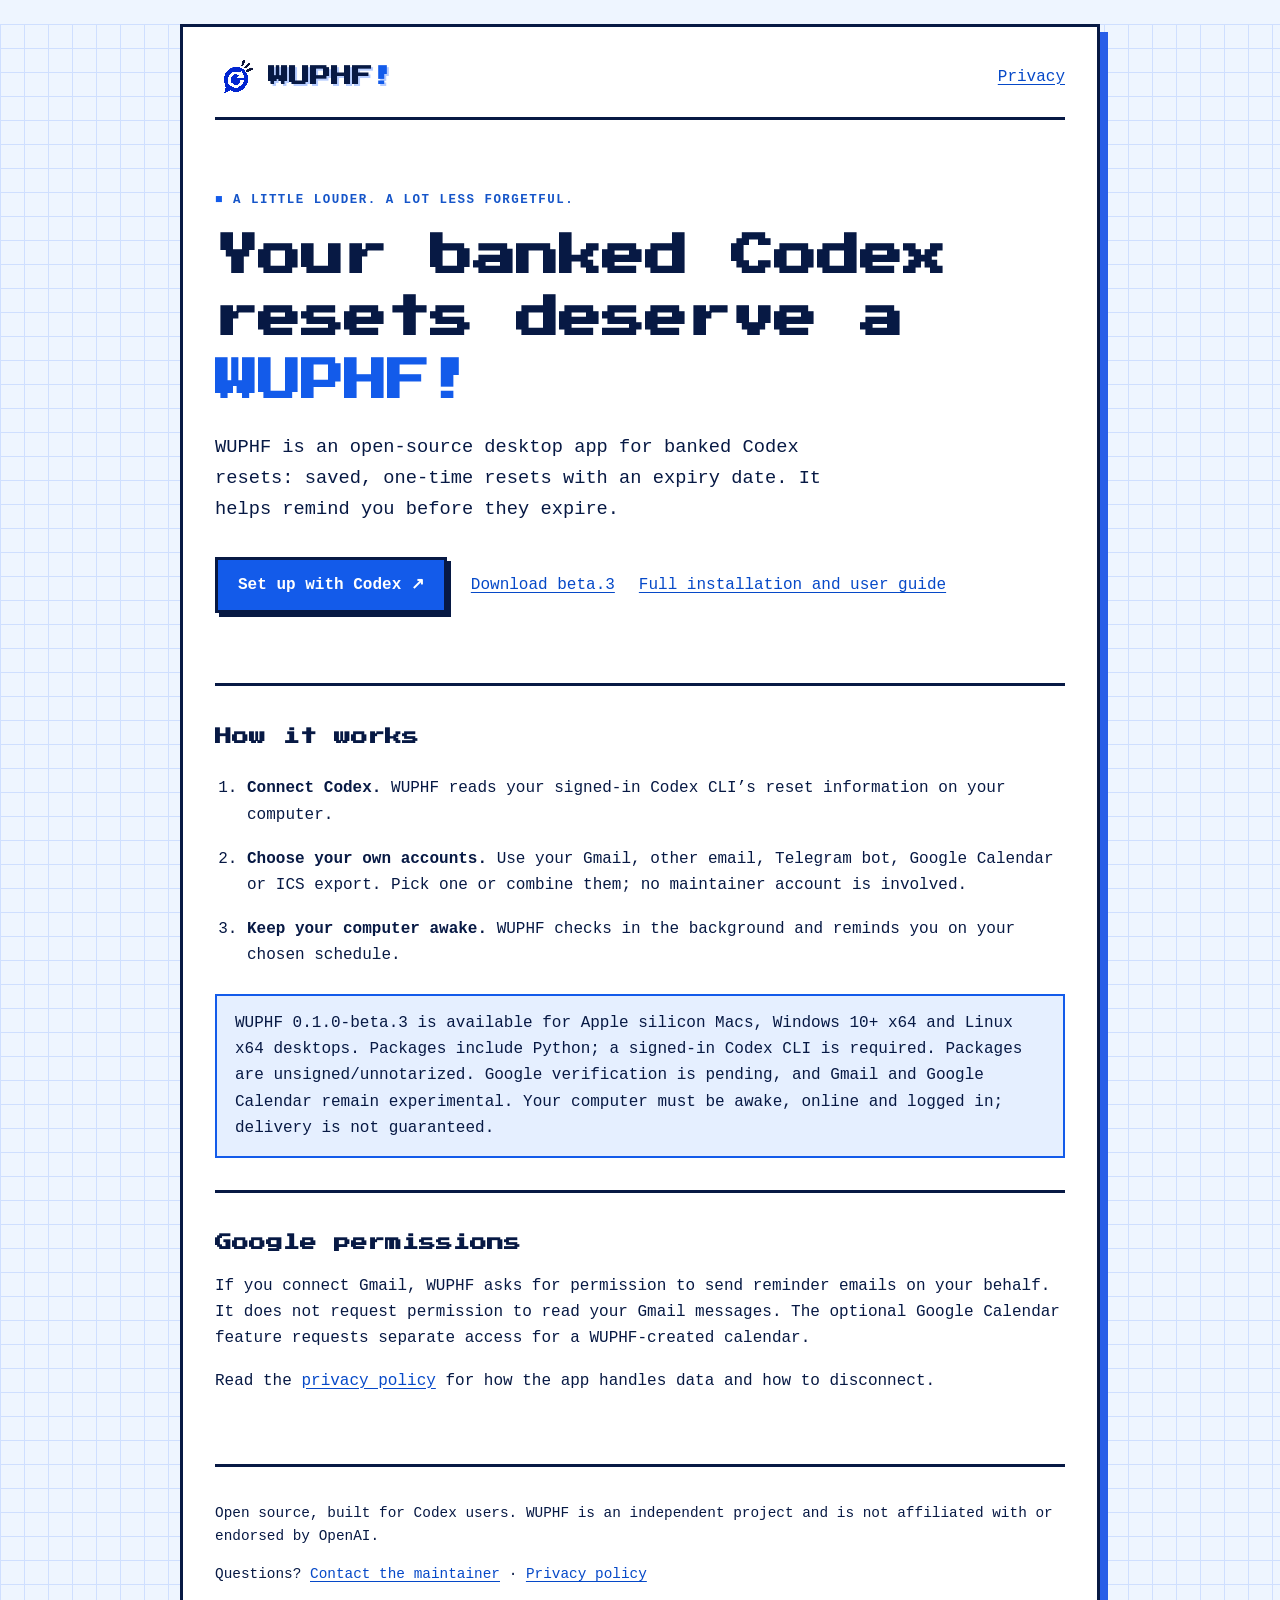
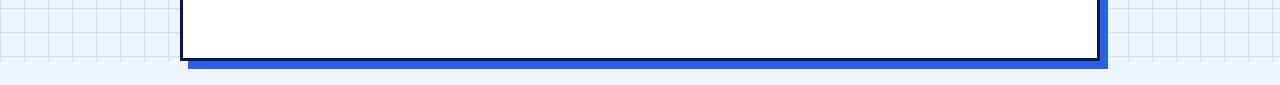
==== commit 948d7209: "Publish beta3 download and setup links" ====
--- a/index.html
+++ b/index.html
@@ -1 +1 @@
-<!doctype html><html lang="en"><head><meta name="google-site-verification" content="zbxwBPIwZIcrGEImIghVapo_pWU64fd55C1wP9G6brU"><meta charset="utf-8"><meta name="viewport" content="width=device-width,initial-scale=1"><title>WUPHF! for Codex Banked Resets</title><meta name="description" content="An open-source desktop reminder for saved Codex resets."><link rel="stylesheet" href="style.css"></head><body><main><nav><a class="logo" href="./"><img src="logo.png" alt="">WUPHF<span>!</span></a><a href="privacy.html">Privacy</a></nav><p class="eyebrow">A little louder. A lot less forgetful.</p><h1>Your banked Codex resets deserve a <em>WUPHF!</em></h1><p class="intro">WUPHF is an open-source desktop app that checks your saved Codex resets and helps remind you before they expire.</p><div class="actions"><a class="button" href="https://github.com/Robertzu43/WUPHF-my-banked-resets#let-codex-set-it-up-for-you">Set up with Codex <span aria-hidden="true">↗</span></a><a href="https://github.com/Robertzu43/WUPHF-my-banked-resets/releases/tag/v0.1.0-beta.2">Download beta.2</a><a href="https://github.com/Robertzu43/WUPHF-my-banked-resets/blob/wuphf-initial/docs/user-guide.md">Full installation and user guide</a></div><section><h2>How it works</h2><ol><li><strong>Connect Codex.</strong> WUPHF reads your signed-in Codex CLI’s reset information on your computer.</li><li><strong>Choose your own accounts.</strong> Use your Gmail, other email, Telegram bot, Google Calendar or ICS export. Pick one or combine them; no maintainer account is involved.</li><li><strong>Keep your computer awake.</strong> WUPHF checks in the background and reminds you on your chosen schedule.</li></ol><p class="note">WUPHF 0.1.0-beta.2 is available for Apple silicon Macs, Windows 10+ x64 and Linux x64 desktops. Packages include Python; a signed-in Codex CLI is required. Packages are unsigned/unnotarized. Google verification is pending, and Gmail and Google Calendar remain experimental. Your computer must be awake, online and logged in; delivery is not guaranteed.</p></section><section><h2>Google permissions</h2><p>If you connect Gmail, WUPHF asks for permission to send reminder emails on your behalf. It does not request permission to read your Gmail messages. The optional Google Calendar feature requests separate access for a WUPHF-created calendar.</p><p>Read the <a href="privacy.html">privacy policy</a> for how the app handles data and how to disconnect.</p></section><footer><p>Open source, built for Codex users. WUPHF is an independent project and is not affiliated with or endorsed by OpenAI.</p><p>Questions? <a href="mailto:robertzu43@gmail.com">Contact the maintainer</a> · <a href="privacy.html">Privacy policy</a></p></footer></main></body></html>
+<!doctype html><html lang="en"><head><meta name="google-site-verification" content="zbxwBPIwZIcrGEImIghVapo_pWU64fd55C1wP9G6brU"><meta charset="utf-8"><meta name="viewport" content="width=device-width,initial-scale=1"><title>WUPHF! for Codex Banked Resets</title><meta name="description" content="An open-source desktop reminder for saved Codex resets."><link rel="stylesheet" href="style.css"></head><body><main><nav><a class="logo" href="./"><img src="logo.png" alt="">WUPHF<span>!</span></a><a href="privacy.html">Privacy</a></nav><p class="eyebrow">A little louder. A lot less forgetful.</p><h1>Your banked Codex resets deserve a <em>WUPHF!</em></h1><p class="intro">WUPHF is an open-source desktop app for banked Codex resets: saved, one-time resets with an expiry date. It helps remind you before they expire.</p><div class="actions"><a class="button" href="https://github.com/Robertzu43/WUPHF-my-banked-resets#let-codex-set-it-up-for-you">Set up with Codex <span aria-hidden="true">↗</span></a><a href="https://github.com/Robertzu43/WUPHF-my-banked-resets/releases/tag/v0.1.0-beta.3">Download beta.3</a><a href="https://github.com/Robertzu43/WUPHF-my-banked-resets/blob/wuphf-initial/docs/user-guide.md">Full installation and user guide</a></div><section><h2>How it works</h2><ol><li><strong>Connect Codex.</strong> WUPHF reads your signed-in Codex CLI’s reset information on your computer.</li><li><strong>Choose your own accounts.</strong> Use your Gmail, other email, Telegram bot, Google Calendar or ICS export. Pick one or combine them; no maintainer account is involved.</li><li><strong>Keep your computer awake.</strong> WUPHF checks in the background and reminds you on your chosen schedule.</li></ol><p class="note">WUPHF 0.1.0-beta.3 is available for Apple silicon Macs, Windows 10+ x64 and Linux x64 desktops. Packages include Python; a signed-in Codex CLI is required. Packages are unsigned/unnotarized. Google verification is pending, and Gmail and Google Calendar remain experimental. Your computer must be awake, online and logged in; delivery is not guaranteed.</p></section><section><h2>Google permissions</h2><p>If you connect Gmail, WUPHF asks for permission to send reminder emails on your behalf. It does not request permission to read your Gmail messages. The optional Google Calendar feature requests separate access for a WUPHF-created calendar.</p><p>Read the <a href="privacy.html">privacy policy</a> for how the app handles data and how to disconnect.</p></section><footer><p>Open source, built for Codex users. WUPHF is an independent project and is not affiliated with or endorsed by OpenAI.</p><p>Questions? <a href="mailto:robertzu43@gmail.com">Contact the maintainer</a> · <a href="privacy.html">Privacy policy</a></p></footer></main></body></html>
